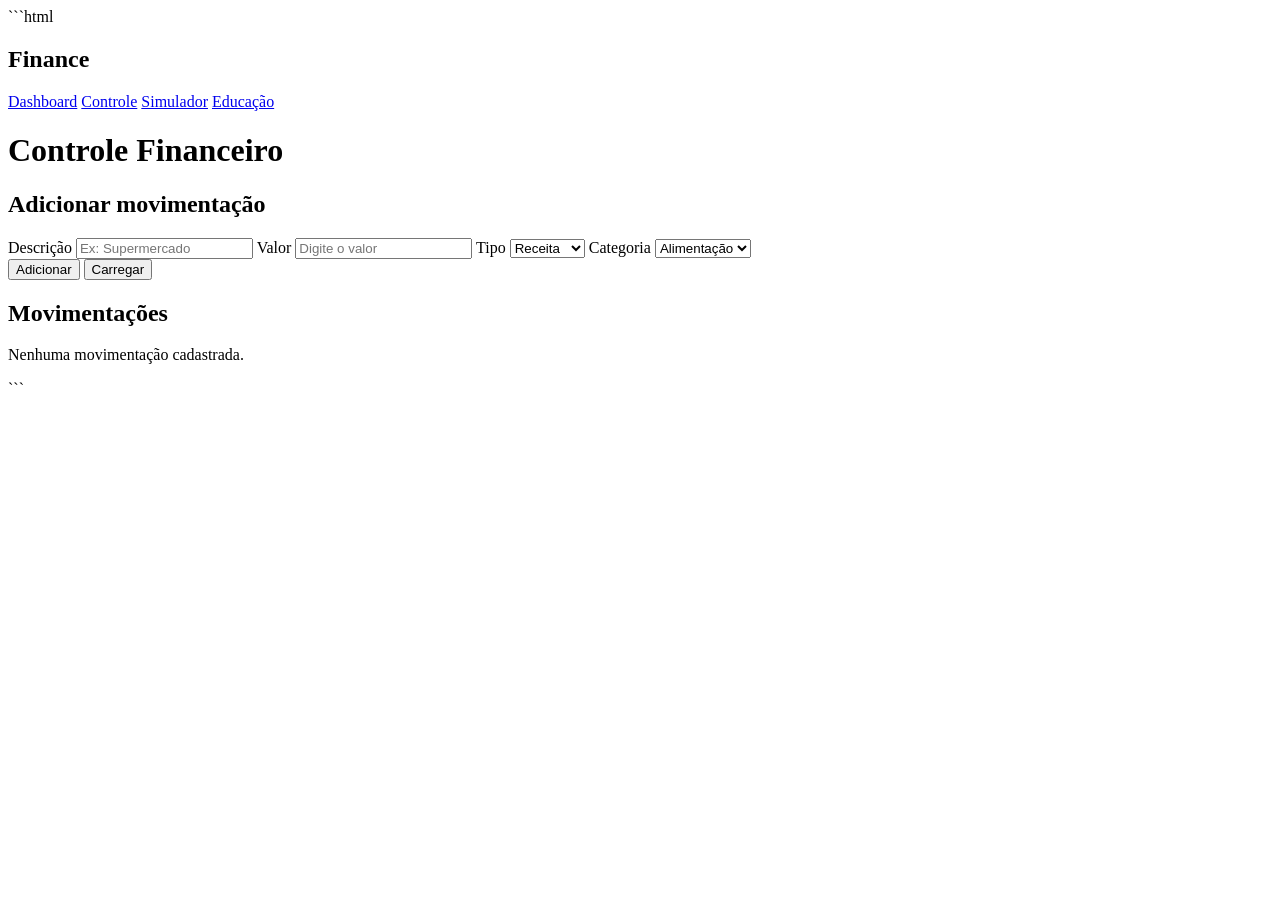
==== controle.html @ fb5d4753 "htmls para o side bar" ====
```html
<!DOCTYPE html>
<html lang="pt-br">
<head>
    <meta charset="UTF-8">
    <meta name="viewport" content="width=device-width, initial-scale=1.0">
    <title>Controle Financeiro</title>
    <link rel="stylesheet" href="style.css">
</head>

<body>

<div class="container">

    <!-- SIDEBAR -->

    <aside class="sidebar">

        <h2 class="logo">Finance</h2>

        <nav>
            <a href="index.html">Dashboard</a>
            <a href="controle.html">Controle</a>
            <a href="simulador.html">Simulador</a>
            <a href="educacao.html">Educação</a>
        </nav>

    </aside>

    <!-- MAIN -->

    <main class="main">

        <header class="header">
            <h1>Controle Financeiro</h1>
        </header>

        <!-- FORMULÁRIO -->

        <section class="form-section">

            <h2>Adicionar movimentação</h2>

            <div class="form">

                <label>Descrição</label>
                <input id="descricao" type="text" placeholder="Ex: Supermercado">

                <label>Valor</label>
                <input id="valor" type="number" placeholder="Digite o valor">

                <label>Tipo</label>
                <select id="tipo">
                    <option value="receita">Receita</option>
                    <option value="despesa">Despesa</option>
                </select>

                <label>Categoria</label>
                <select id="categoria">
                    <option value="alimentacao">Alimentação</option>
                    <option value="transporte">Transporte</option>
                    <option value="moradia">Moradia</option>
                    <option value="lazer">Lazer</option>
                    <option value="educacao">Educação</option>
                    <option value="outros">Outros</option>
                </select>

                <div class="buttons">

                    <button type="button" class="btn salvar" onclick="adicionarMovimentacao()">
                        Adicionar
                    </button>

                    <button type="button" class="btn carregar" onclick="carregarMovimentacoes()">
                        Carregar
                    </button>

                </div>

            </div>

        </section>

        <!-- LISTA -->

        <section class="form-section">

            <h2>Movimentações</h2>

            <div id="listaMovimentacoes">
                <p>Nenhuma movimentação cadastrada.</p>
            </div>

        </section>

    </main>

</div>

<script src="script.js"></script>

</body>
</html>
```
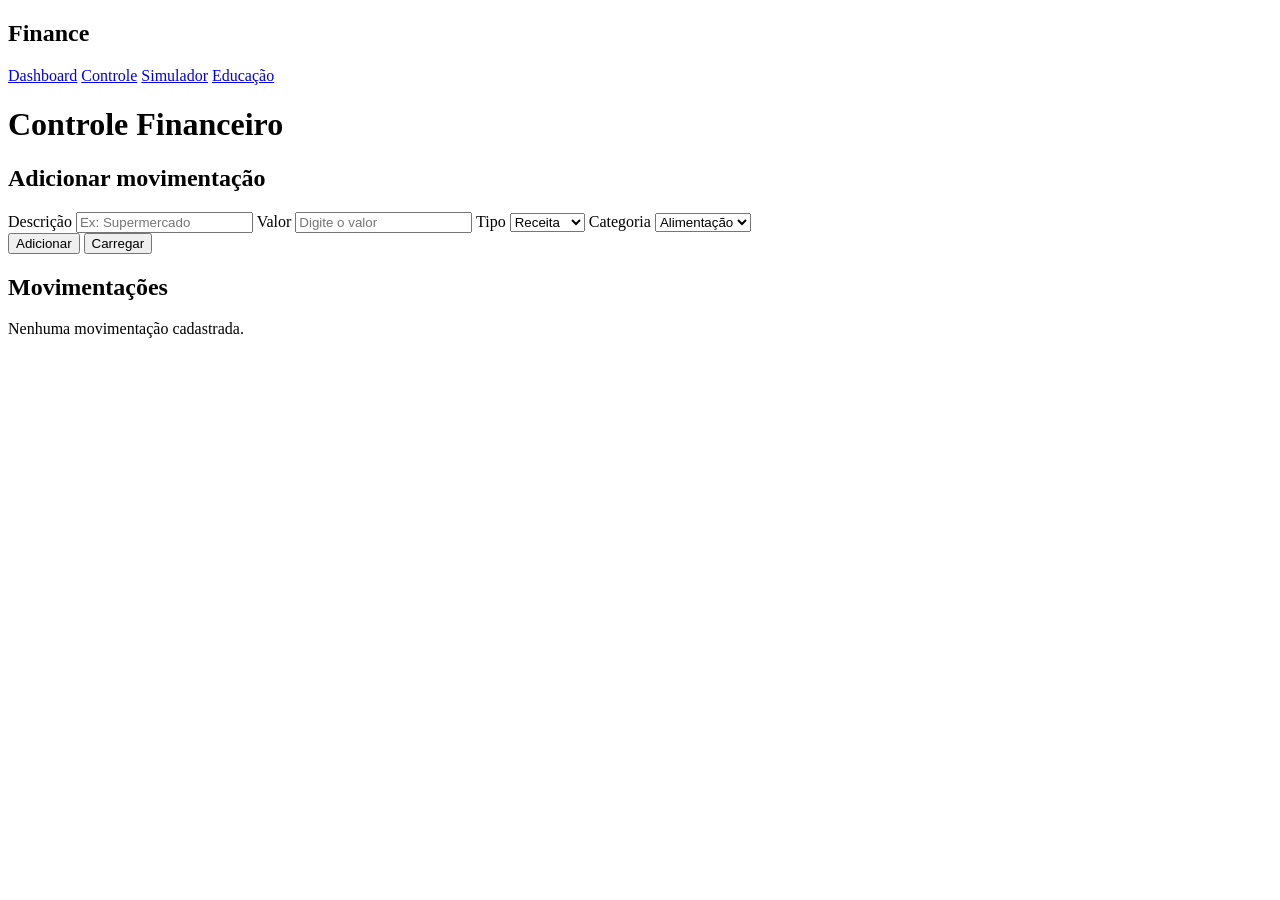
==== commit 1f6c03df: "formatação" ====
--- a/controle.html
+++ b/controle.html
@@ -1,4 +1,3 @@
-```html
 <!DOCTYPE html>
 <html lang="pt-br">
 <head>
@@ -12,7 +11,6 @@
 
 <div class="container">
 
-    <!-- SIDEBAR -->
 
     <aside class="sidebar">
 
@@ -27,15 +25,11 @@
 
     </aside>
 
-    <!-- MAIN -->
-
     <main class="main">
 
         <header class="header">
             <h1>Controle Financeiro</h1>
         </header>
-
-        <!-- FORMULÁRIO -->
 
         <section class="form-section">
 
@@ -81,8 +75,6 @@
 
         </section>
 
-        <!-- LISTA -->
-
         <section class="form-section">
 
             <h2>Movimentações</h2>
@@ -101,4 +93,3 @@
 
 </body>
 </html>
-```
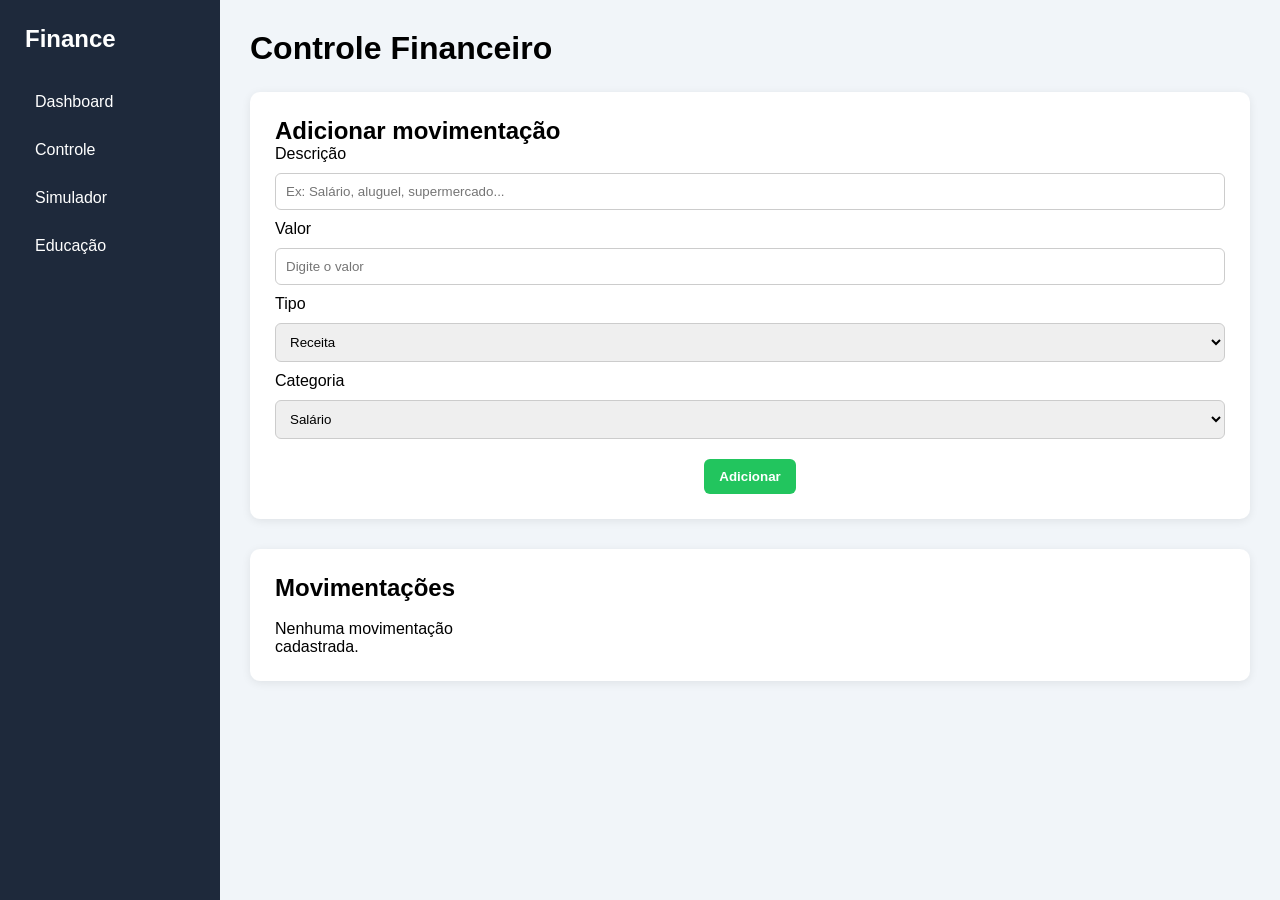
==== commit d2f7f17a: "criação de funções, local storage, definição de icones da guia, stylos do botão e formatação dos dad" ====
--- a/controle.html
+++ b/controle.html
@@ -1,16 +1,19 @@
 <!DOCTYPE html>
 <html lang="pt-br">
+
 <head>
     <meta charset="UTF-8">
     <meta name="viewport" content="width=device-width, initial-scale=1.0">
+
     <title>Controle Financeiro</title>
+
     <link rel="stylesheet" href="style.css">
+    <link rel="icon" href="data:image/svg+xml,<svg xmlns=%22http://www.w3.org/2000/svg%22 viewBox=%220 0 100 100%22><text y=%22.9em%22 font-size=%2290%22>💰</text></svg>">
 </head>
 
 <body>
 
 <div class="container">
-
 
     <aside class="sidebar">
 
@@ -37,36 +40,88 @@
 
             <div class="form">
 
-                <label>Descrição</label>
-                <input id="descricao" type="text" placeholder="Ex: Supermercado">
+                <label for="descricao">Descrição</label>
 
-                <label>Valor</label>
-                <input id="valor" type="number" placeholder="Digite o valor">
+                <input
+                    id="descricao"
+                    type="text"
+                    placeholder="Ex: Salário, aluguel, supermercado..."
+                >
 
-                <label>Tipo</label>
+
+                <label for="valor">Valor</label>
+
+                <input
+                    id="valor"
+                    type="number"
+                    step="0.01"
+                    min="0"
+                    placeholder="Digite o valor"
+                >
+
+
+                <label for="tipo">Tipo</label>
+
                 <select id="tipo">
-                    <option value="receita">Receita</option>
-                    <option value="despesa">Despesa</option>
+
+                    <option value="receita">
+                        Receita
+                    </option>
+
+                    <option value="despesa">
+                        Despesa
+                    </option>
+
                 </select>
 
-                <label>Categoria</label>
-                <select id="categoria">
-                    <option value="alimentacao">Alimentação</option>
-                    <option value="transporte">Transporte</option>
-                    <option value="moradia">Moradia</option>
-                    <option value="lazer">Lazer</option>
-                    <option value="educacao">Educação</option>
-                    <option value="outros">Outros</option>
+
+                <label for="categoria">Categoria</label>
+
+                <select id="categoria" class="form select">
+
+                    <option value="salario">
+                        Salário
+                    </option>
+
+                    <option value="alimentacao">
+                        Alimentação
+                    </option>
+
+                    <option value="moradia">
+                        Moradia
+                    </option>
+
+                    <option value="transporte">
+                        Transporte
+                    </option>
+
+                    <option value="lazer">
+                        Lazer
+                    </option>
+
+                    <option value="educacao">
+                        Educação
+                    </option>
+
+                    <option value="investimentos">
+                        Investimentos
+                    </option>
+
+                    <option value="outros">
+                        Outros
+                    </option>
+
                 </select>
 
-                <div class="buttons">
 
-                    <button type="button" class="btn salvar" onclick="adicionarMovimentacao()">
+                <div class="buttons center">
+
+                    <button
+                        type="button"
+                        class="btn salvar"
+                        onclick="adicionarMovimentacao()"
+                    >
                         Adicionar
-                    </button>
-
-                    <button type="button" class="btn carregar" onclick="carregarMovimentacoes()">
-                        Carregar
                     </button>
 
                 </div>
@@ -75,12 +130,17 @@
 
         </section>
 
+
         <section class="form-section">
 
             <h2>Movimentações</h2>
 
-            <div id="listaMovimentacoes">
+            <br>
+
+            <div class="lista-movimentacoes" id="listaMovimentacoes">
+                
                 <p>Nenhuma movimentação cadastrada.</p>
+
             </div>
 
         </section>
@@ -89,7 +149,10 @@
 
 </div>
 
+
 <script src="script.js"></script>
 
 </body>
+
 </html>
+
--- a/style.css
+++ b/style.css
@@ -0,0 +1,294 @@
+*{
+margin:0;
+padding:0;
+box-sizing:border-box;
+font-family:Arial, Helvetica, sans-serif;
+}
+
+body{
+background:#f1f5f9;
+}
+
+/* Layout */
+
+.container{
+display:flex;
+min-height:100vh;
+}
+
+/* Sidebar */
+
+.sidebar{
+width:220px;
+background:#1e293b;
+color:white;
+padding:25px;
+}
+
+.logo{
+margin-bottom:30px;
+}
+
+.sidebar nav a{
+display:block;
+color:white;
+text-decoration:none;
+padding:10px;
+margin-bottom:10px;
+border-radius:6px;
+}
+
+.sidebar nav a:hover{
+background:#334155;
+}
+
+/* Main */
+
+.main{
+flex:1;
+padding:30px;
+}
+
+/* Header */
+
+.header{
+margin-bottom:25px;
+}
+
+/* Cards */
+
+.cards{
+display:grid;
+grid-template-columns:repeat(auto-fit,minmax(180px,1fr));
+gap:20px;
+margin-bottom:30px;
+}
+
+.card{
+background:white;
+padding:20px;
+border-radius:10px;
+box-shadow:0 2px 10px rgba(0,0,0,0.08);
+}
+
+.card h3{
+font-size:14px;
+color:#555;
+}
+
+.card p{
+font-size:24px;
+font-weight:bold;
+margin-top:10px;
+}
+
+.destaque{
+border-left:5px solid #22c55e;
+}
+
+/* Form */
+
+.form-section{
+background:white;
+padding:25px;
+border-radius:10px;
+box-shadow:0 2px 10px rgba(0,0,0,0.08);
+margin-bottom:30px;
+}
+
+.form{
+display:flex;
+flex-direction:column;
+gap:10px;
+}
+
+.form input{
+padding:10px;
+border-radius:6px;
+border:1px solid #ccc;
+}
+
+.form select{
+padding:10px;
+border-radius:6px;
+border:1px solid #ccc;
+}
+
+.buttons{
+margin-top:10px;
+display:flex;
+gap:10px;
+}
+
+.buttons.center{
+    justify-content: center;
+}
+
+/* Botões e Inputs */
+
+.btn{
+padding:10px 15px;
+border:none;
+border-radius:6px;
+cursor:pointer;
+font-weight:bold;
+}
+
+.salvar{
+background:#22c55e;
+color:white;
+}
+
+.carregar{
+background:#3b82f6;
+color:white;
+}
+
+.exportar{
+background:#f59e0b;
+color:white;
+}
+
+.calcular {
+background:#ef4444;
+color:white;
+}
+
+.limpar {
+background:#f87171;
+color:white;
+}
+
+.aplicarFiltros {
+background:#3b82f6;
+color:white;
+
+}
+
+.scanner {
+    padding:10px;
+    border-radius:6px;
+    border:1px solid #ccc;
+}
+
+/* Charts */
+
+.charts{
+display:grid;
+grid-template-columns:repeat(auto-fit,minmax(300px,1fr));
+gap:20px;
+}
+
+.chart-box{
+background:white;
+padding:20px;
+border-radius:10px;
+box-shadow:0 2px 10px rgba(0,0,0,0.08);
+}
+
+.chart-placeholder{
+height:550px;
+display:flex;
+align-items:center;
+justify-content:center;
+background:#f8fafc;
+border-radius:6px;
+color:#888;
+margin-top:10px;
+}
+
+#listaMovimentacoes {
+    display: grid;
+    grid-template-columns: repeat(auto-fill, minmax(220px, 1fr));
+    gap: 20px;
+}
+
+.movimentacao {
+    padding: 15px;
+    border-radius: 10px;
+    background-color: #f5f5f5;
+}
+
+/* Texto */
+
+.texto_centralizado{
+    text-align: center;
+}
+
+/* Movimentação */
+.movimentacao {
+    position: relative;
+    padding: 20px;
+    border-radius: 14px;
+    background: #ffffff;
+    border: 1px solid #e5e5e5;
+    box-shadow: 0 4px 12px rgba(0, 0, 0, 0.06);
+    transition: transform 0.2s ease, box-shadow 0.2s ease;
+}
+
+.movimentacao:hover {
+    transform: translateY(-3px);
+    box-shadow: 0 7px 18px rgba(0, 0, 0, 0.10);
+}
+
+.movimentacao.receita {
+    border-top: 4px solid #2ecc71;
+}
+
+.movimentacao.despesa {
+    border-top: 4px solid #e74c3c;
+}
+
+.movimentacao h3 {
+    margin: 0 0 18px 0;
+    font-size: 20px;
+}
+
+.movimentacao .valor {
+    font-size: 22px;
+    font-weight: bold;
+}
+
+.movimentacao .valor_centralizado {
+    text-align: center;
+    font-size: 22px;
+    font-weight: bold;
+}
+
+.movimentacao.receita .valor {
+    color: #2ecc71;
+}
+.movimentacao.receita .valor_centralizado {
+    color: #2ecc71;
+}
+
+.movimentacao.despesa .valor_centralizado {
+    color: #e74c3c;
+}
+
+.movimentacao.despesa .valor {
+    color: #e74c3c;
+}
+/* Responsividade */
+@media (max-width: 768px) {
+    .container {
+        flex-direction: column;
+    }
+
+    .sidebar {
+        width: 100%;
+        padding: 15px;
+    }
+
+    .charts {
+        grid-template-columns: 1fr;
+    }
+
+    .chart-placeholder {
+        height: 300px;
+    }
+
+    .investimento {
+        height: 150px;
+    }
+}
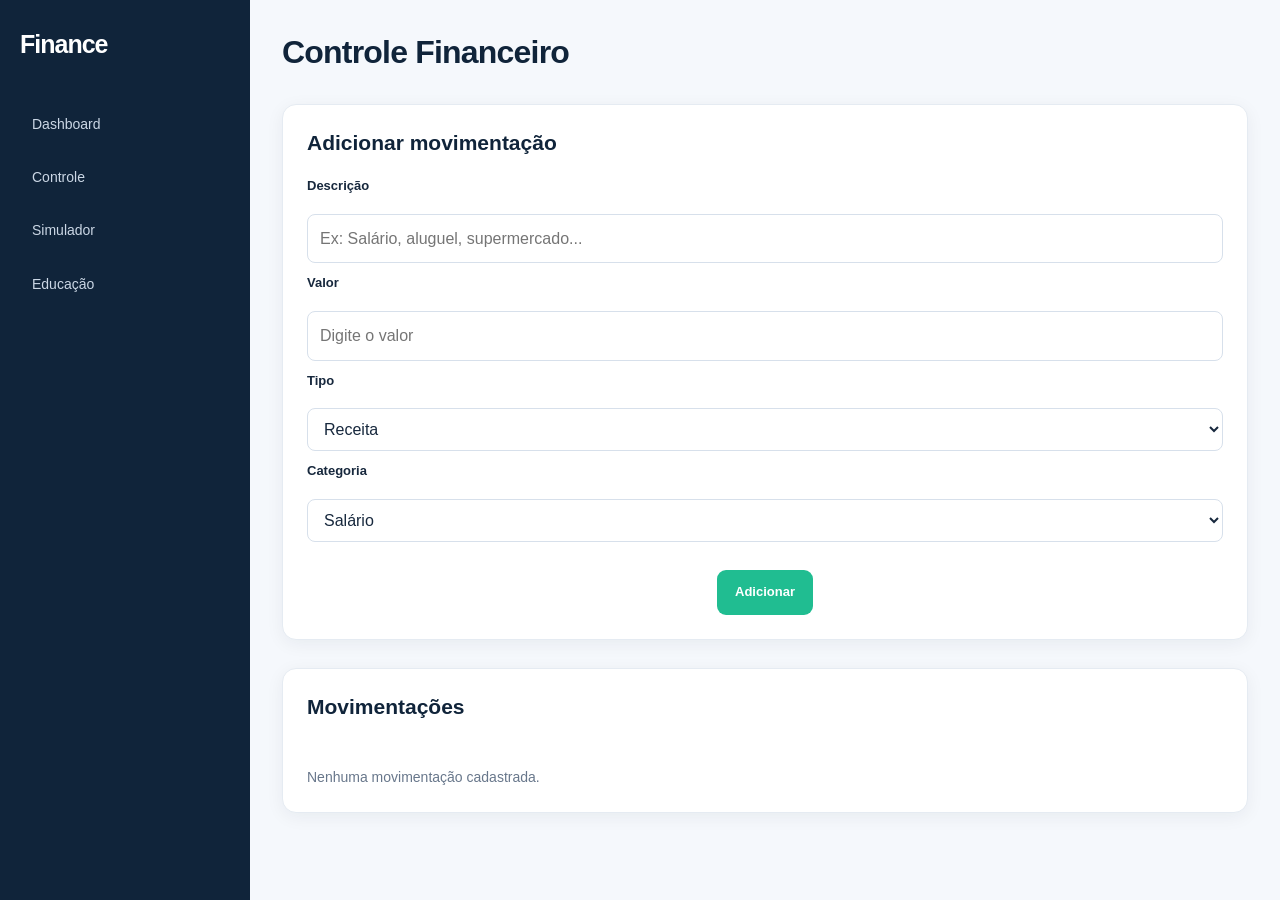
==== commit e5b22de7: "Perto da versão final" ====
--- a/controle.html
+++ b/controle.html
@@ -20,7 +20,7 @@
         <h2 class="logo">Finance</h2>
 
         <nav>
-            <a href="index.html">Dashboard</a>
+            <a href="dashboard.html">Dashboard</a>
             <a href="controle.html">Controle</a>
             <a href="simulador.html">Simulador</a>
             <a href="educacao.html">Educação</a>
@@ -79,35 +79,39 @@
 
                 <select id="categoria" class="form select">
 
-                    <option value="salario">
+                    <option value="Salário">
                         Salário
                     </option>
 
-                    <option value="alimentacao">
+                    <option value="Renda Extra">
+                        Renda Extra
+                    </option>
+
+                    <option value="Alimentação">
                         Alimentação
                     </option>
 
-                    <option value="moradia">
+                    <option value="Moradia">
                         Moradia
                     </option>
 
-                    <option value="transporte">
+                    <option value="Transporte">
                         Transporte
                     </option>
 
-                    <option value="lazer">
+                    <option value="Lazer">
                         Lazer
                     </option>
 
-                    <option value="educacao">
+                    <option value="Educação">
                         Educação
                     </option>
 
-                    <option value="investimentos">
+                    <option value="Investimentos">
                         Investimentos
                     </option>
 
-                    <option value="outros">
+                    <option value="Outros">
                         Outros
                     </option>
 
@@ -139,7 +143,9 @@
 
             <div class="lista-movimentacoes" id="listaMovimentacoes">
                 
-                <p>Nenhuma movimentação cadastrada.</p>
+                <p>
+                    Nenhuma movimentação cadastrada.
+                </p>
 
             </div>
 
--- a/style.css
+++ b/style.css
@@ -1,275 +1,1182 @@
-*{
-margin:0;
-padding:0;
-box-sizing:border-box;
-font-family:Arial, Helvetica, sans-serif;
-}
-
-body{
-background:#f1f5f9;
-}
-
-/* Layout */
-
-.container{
-display:flex;
-min-height:100vh;
-}
-
-/* Sidebar */
-
-.sidebar{
-width:220px;
-background:#1e293b;
-color:white;
-padding:25px;
-}
-
-.logo{
-margin-bottom:30px;
-}
-
-.sidebar nav a{
-display:block;
-color:white;
-text-decoration:none;
-padding:10px;
-margin-bottom:10px;
-border-radius:6px;
-}
-
-.sidebar nav a:hover{
-background:#334155;
-}
-
-/* Main */
-
-.main{
-flex:1;
-padding:30px;
-}
-
-/* Header */
-
-.header{
-margin-bottom:25px;
-}
-
-/* Cards */
-
-.cards{
-display:grid;
-grid-template-columns:repeat(auto-fit,minmax(180px,1fr));
-gap:20px;
-margin-bottom:30px;
-}
-
-.card{
-background:white;
-padding:20px;
-border-radius:10px;
-box-shadow:0 2px 10px rgba(0,0,0,0.08);
-}
-
-.card h3{
-font-size:14px;
-color:#555;
-}
-
-.card p{
-font-size:24px;
-font-weight:bold;
-margin-top:10px;
-}
-
-.destaque{
-border-left:5px solid #22c55e;
-}
-
-/* Form */
-
-.form-section{
-background:white;
-padding:25px;
-border-radius:10px;
-box-shadow:0 2px 10px rgba(0,0,0,0.08);
-margin-bottom:30px;
-}
-
-.form{
-display:flex;
-flex-direction:column;
-gap:10px;
-}
-
-.form input{
-padding:10px;
-border-radius:6px;
-border:1px solid #ccc;
-}
-
-.form select{
-padding:10px;
-border-radius:6px;
-border:1px solid #ccc;
-}
-
-.buttons{
-margin-top:10px;
-display:flex;
-gap:10px;
-}
-
-.buttons.center{
+
+/* ========================================
+   FINANCE — IDENTIDADE VISUAL
+======================================== */
+
+:root {
+    --navy: #10243a;
+    --navy-light: #193650;
+    --green: #20bd91;
+    --green-dark: #078768;
+    --blue: #1048b7;
+    --blue-light: #e7efff;
+    --red: #dc4c56;
+    --orange: #f59e0b;
+
+    --background: #f5f8fc;
+    --surface: #ffffff;
+    --text: #17283d;
+    --muted: #68778b;
+    --border: #e5ebf2;
+
+    --radius: 14px;
+    --shadow: 0 4px 18px rgba(16, 36, 58, 0.06);
+    --shadow-hover: 0 12px 28px rgba(16, 36, 58, 0.10);
+}
+
+/* ========================================
+   RESET E CONFIGURAÇÕES GERAIS
+======================================== */
+
+* {
+    margin: 0;
+    padding: 0;
+    box-sizing: border-box;
+}
+
+html {
+    scroll-behavior: smooth;
+}
+
+body {
+    font-family: Inter, "Segoe UI", Arial, sans-serif;
+    background: var(--background);
+    color: var(--text);
+    line-height: 1.6;
+}
+
+a {
+    color: inherit;
+    text-decoration: none;
+}
+
+button,
+input,
+select,
+textarea {
+    font: inherit;
+}
+
+button {
+    cursor: pointer;
+}
+
+img,
+canvas {
+    max-width: 100%;
+}
+
+h1,
+h2,
+h3,
+h4 {
+    line-height: 1.3;
+    color: var(--navy);
+}
+
+p {
+    overflow-wrap: break-word;
+}
+
+/* ========================================
+   LAYOUT DAS PÁGINAS INTERNAS
+======================================== */
+
+.container {
+    display: flex;
+    min-height: 100vh;
+}
+
+.main {
+    flex: 1;
+    min-width: 0;
+    padding: 32px;
+}
+
+.header {
+    display: flex;
+    align-items: center;
+    justify-content: space-between;
+    gap: 20px;
+    flex-wrap: wrap;
+    margin-bottom: 30px;
+}
+
+.header h1 {
+    font-size: clamp(25px, 3vw, 32px);
+    letter-spacing: -0.8px;
+}
+
+.header p,
+.subtitle {
+    color: var(--muted);
+    margin-top: 5px;
+}
+
+.eyebrow {
+    font-size: 11px;
+    font-weight: 800;
+    letter-spacing: 1px;
+    color: var(--green-dark);
+    margin-bottom: 8px;
+}
+
+/* ========================================
+   BARRA LATERAL
+======================================== */
+
+.sidebar {
+    width: 250px;
+    flex-shrink: 0;
+    background: var(--navy);
+    color: white;
+    padding: 28px 20px;
+    display: flex;
+    flex-direction: column;
+}
+
+.sidebar .logo {
+    display: inline-flex;
+    align-items: center;
+    gap: 10px;
+    margin-bottom: 40px;
+    color: white;
+    font-size: 25px;
+    font-weight: 800;
+    letter-spacing: -1px;
+}
+
+.logo-dot {
+    color: var(--green);
+}
+
+.logo-icon {
+    display: inline-flex;
+    align-items: end;
+    gap: 3px;
+    height: 27px;
+}
+
+.logo-icon span {
+    display: block;
+    width: 7px;
+    border-radius: 3px 3px 1px 1px;
+    background: var(--green);
+}
+
+.logo-icon span:nth-child(1) {
+    height: 11px;
+}
+
+.logo-icon span:nth-child(2) {
+    height: 19px;
+}
+
+.logo-icon span:nth-child(3) {
+    height: 27px;
+}
+
+.nav-label {
+    color: #91a5bb;
+    font-size: 10px;
+    font-weight: 800;
+    letter-spacing: 1px;
+    margin: 0 0 14px 10px;
+}
+
+.sidebar nav,
+.navigation {
+    display: flex;
+    flex-direction: column;
+    gap: 7px;
+}
+
+.sidebar nav a,
+.navigation a {
+    display: flex;
+    align-items: center;
+    gap: 12px;
+    padding: 12px;
+    color: #cbd7e5;
+    border-radius: 9px;
+    font-size: 14px;
+    transition: background 0.2s, color 0.2s;
+}
+
+.sidebar nav a:hover,
+.navigation a:hover {
+    background: var(--navy-light);
+    color: white;
+}
+
+.sidebar nav a.active,
+.navigation a.active {
+    background: #24435f;
+    color: white;
+    box-shadow: inset 3px 0 var(--green);
+}
+
+.nav-icon {
+    width: 22px;
+    text-align: center;
+    font-size: 18px;
+}
+
+.sidebar-footer {
+    display: flex;
+    align-items: center;
+    gap: 9px;
+    margin-top: auto;
+    padding: 20px 5px 0;
+    color: #b5c6d8;
+    font-size: 11px;
+}
+
+.status-dot {
+    width: 8px;
+    height: 8px;
+    background: var(--green);
+    border-radius: 50%;
+}
+
+/* ========================================
+   BOTÕES
+======================================== */
+
+.btn {
+    display: inline-flex;
     justify-content: center;
-}
-
-/* Botões e Inputs */
-
-.btn{
-padding:10px 15px;
-border:none;
-border-radius:6px;
-cursor:pointer;
-font-weight:bold;
-}
-
-.salvar{
-background:#22c55e;
-color:white;
-}
-
-.carregar{
-background:#3b82f6;
-color:white;
-}
-
-.exportar{
-background:#f59e0b;
-color:white;
+    align-items: center;
+    gap: 8px;
+    padding: 11px 17px;
+    border: 1px solid transparent;
+    border-radius: 9px;
+    font-size: 13px;
+    font-weight: 700;
+    text-align: center;
+    transition: background 0.2s, transform 0.2s;
+}
+
+.btn:hover {
+    transform: translateY(-2px);
+}
+
+.salvar {
+    background: var(--green);
+    color: white;
+}
+
+.salvar:hover {
+    background: var(--green-dark);
+}
+
+.carregar {
+    background: var(--blue);
+    color: white;
+}
+
+.exportar {
+    background: var(--navy);
+    color: white;
+}
+
+.exportar:hover {
+    background: var(--navy-light);
 }
 
 .calcular {
-background:#ef4444;
-color:white;
+    background: #dc4c56;
+    color: white;
 }
 
 .limpar {
-background:#f87171;
-color:white;
+    background: #fce7e9;
+    color: #b4232e;
 }
 
 .aplicarFiltros {
-background:#3b82f6;
-color:white;
-
+    background: var(--blue);
+    color: white;
 }
 
 .scanner {
-    padding:10px;
-    border-radius:6px;
-    border:1px solid #ccc;
-}
-
-/* Charts */
-
-.charts{
-display:grid;
-grid-template-columns:repeat(auto-fit,minmax(300px,1fr));
-gap:20px;
-}
-
-.chart-box{
-background:white;
-padding:20px;
-border-radius:10px;
-box-shadow:0 2px 10px rgba(0,0,0,0.08);
-}
-
-.chart-placeholder{
-height:550px;
-display:flex;
-align-items:center;
-justify-content:center;
-background:#f8fafc;
-border-radius:6px;
-color:#888;
-margin-top:10px;
-}
-
-#listaMovimentacoes {
+    padding: 11px;
+    border: 1px solid var(--border);
+    border-radius: 9px;
+}
+
+.buttons {
+    display: flex;
+    flex-wrap: wrap;
+    gap: 10px;
+    margin-top: 18px;
+}
+
+.buttons.center {
+    justify-content: center;
+}
+
+/* ========================================
+   CARDS FINANCEIROS
+======================================== */
+
+.cards {
+    display: grid;
+    grid-template-columns: repeat(4, minmax(0, 1fr));
+    gap: 18px;
+    margin-bottom: 32px;
+}
+
+.card {
+    min-width: 0;
+    padding: 23px;
+    background: var(--surface);
+    border: 1px solid var(--border);
+    border-radius: var(--radius);
+    box-shadow: var(--shadow);
+    transition: transform 0.2s, box-shadow 0.2s;
+}
+
+.card:hover {
+    transform: translateY(-3px);
+    box-shadow: var(--shadow-hover);
+}
+
+.card h3 {
+    color: var(--muted);
+    font-size: 13px;
+    font-weight: 600;
+}
+
+.card p {
+    margin-top: 12px;
+    font-size: clamp(20px, 2vw, 28px);
+    font-weight: 800;
+    overflow-wrap: anywhere;
+}
+
+.card small {
+    display: block;
+    color: var(--muted);
+    margin-top: 8px;
+    font-size: 11px;
+}
+
+.card-heading {
+    display: flex;
+    justify-content: space-between;
+    align-items: center;
+    gap: 10px;
+    color: var(--muted);
+    font-size: 13px;
+}
+
+.metric-icon {
+    display: grid;
+    place-items: center;
+    width: 34px;
+    height: 34px;
+    flex-shrink: 0;
+    border-radius: 10px;
+    font-size: 18px;
+    font-weight: 700;
+}
+
+.metric-icon.income {
+    background: #e0f8ed;
+    color: var(--green-dark);
+}
+
+.metric-icon.expense {
+    background: #fce7e9;
+    color: var(--red);
+}
+
+.metric-icon.balance {
+    background: var(--blue-light);
+    color: var(--blue);
+}
+
+.metric-icon.investment {
+    background: #eee7ff;
+    color: #7651d5;
+}
+
+.destaque {
+    border-top: 3px solid var(--green);
+}
+
+/* ========================================
+   FORMULÁRIOS E FILTROS
+======================================== */
+
+.form-section,
+.filters-panel {
+    background: var(--surface);
+    padding: 24px;
+    border: 1px solid var(--border);
+    border-radius: var(--radius);
+    box-shadow: var(--shadow);
+    margin-bottom: 28px;
+}
+
+.form-section h2 {
+    font-size: 21px;
+    margin-bottom: 20px;
+}
+
+.form {
+    display: flex;
+    flex-direction: column;
+    gap: 10px;
+}
+
+.form label,
+.form-section label,
+.filter-field label {
+    display: block;
+    margin-bottom: 7px;
+    color: var(--text);
+    font-size: 13px;
+    font-weight: 700;
+}
+
+.form input,
+.form select,
+.form textarea,
+.form-section input,
+.form-section select,
+.form-section textarea,
+.filter-field select,
+.scanner,
+input,
+select,
+textarea {
+    max-width: 100%;
+}
+
+.form input,
+.form select,
+.form textarea,
+.form-section input,
+.form-section select,
+.form-section textarea,
+.filter-field select {
+    width: 100%;
+    padding: 11px 12px;
+    color: var(--text);
+    background: white;
+    border: 1px solid #d7e0eb;
+    border-radius: 8px;
+    outline: none;
+}
+
+input:focus,
+select:focus,
+textarea:focus {
+    border-color: var(--green);
+    box-shadow: 0 0 0 3px #20bd911c;
+}
+
+.filters-panel {
+    display: grid;
+    grid-template-columns: minmax(0, 1fr) minmax(0, 1fr) auto;
+    align-items: end;
+    gap: 16px;
+}
+
+.filter-field {
+    min-width: 0;
+}
+
+.filter-actions {
+    display: flex;
+    flex-wrap: wrap;
+    gap: 8px;
+}
+
+.filter-actions .btn {
+    white-space: nowrap;
+}
+
+/* ========================================
+   SEÇÕES E GRÁFICOS
+======================================== */
+
+.section {
+    margin-bottom: 32px;
+}
+
+.section-header {
+    display: flex;
+    justify-content: space-between;
+    align-items: center;
+    gap: 15px;
+    flex-wrap: wrap;
+    margin-bottom: 20px;
+}
+
+.section-header h2 {
+    font-size: 22px;
+}
+
+.section-header p {
+    color: var(--muted);
+    font-size: 13px;
+    margin-top: 5px;
+}
+
+.text-link {
+    color: var(--green-dark);
+    font-size: 13px;
+    font-weight: 700;
+}
+
+.charts {
+    display: grid;
+    grid-template-columns: repeat(2, minmax(0, 1fr));
+    gap: 20px;
+    margin-bottom: 28px;
+    align-items: stretch;
+}
+
+.chart-box {
+    min-width: 0;
+    padding: 23px;
+    background: var(--surface);
+    border: 1px solid var(--border);
+    border-radius: var(--radius);
+    box-shadow: var(--shadow);
+}
+
+.chart-box h3 {
+    font-size: 16px;
+}
+
+.chart-header {
+    display: flex;
+    justify-content: space-between;
+    align-items: center;
+    gap: 12px;
+}
+
+.chart-header p {
+    color: var(--muted);
+    font-size: 12px;
+    margin-top: 5px;
+}
+
+/* Área interna dos gráficos */
+.chart-placeholder {
+    position: relative;
+    width: 100%;
+    height: 320px;
+    margin-top: 18px;
+    color: var(--muted);
+    background: #fbfcfe;
+    border-radius: 10px;
+}
+
+/* Canvas ocupa a área disponível */
+.chart-placeholder canvas {
+    display: block;
+    width: 100% !important;
+    height: 100% !important;
+}
+
+/* Terceiro gráfico: largura total */
+.chart-wide {
+    grid-column: 1 / -1;
+    width: 100%;
+}
+
+.chart-wide .chart-placeholder {
+    height: 380px;
+}
+
+/* Compatibilidade com gráficos antigos */
+
+.chart-box > canvas {
+    max-width: 100%;
+}
+
+/* ========================================
+   LISTA DE MOVIMENTAÇÕES
+======================================== */
+
+#listaMovimentacoes,
+#ultimasMovimentacoes,
+.lista-movimentacoes {
     display: grid;
     grid-template-columns: repeat(auto-fill, minmax(220px, 1fr));
-    gap: 20px;
-}
-
-.movimentacao {
-    padding: 15px;
-    border-radius: 10px;
-    background-color: #f5f5f5;
-}
-
-/* Texto */
-
-.texto_centralizado{
-    text-align: center;
-}
-
-/* Movimentação */
+    gap: 16px;
+    min-width: 0;
+}
+
+#ultimasMovimentacoes > p,
+#listaMovimentacoes > p,
+.lista-movimentacoes > p {
+    color: var(--muted);
+    font-size: 14px;
+}
+
 .movimentacao {
     position: relative;
+    min-width: 0;
     padding: 20px;
-    border-radius: 14px;
-    background: #ffffff;
-    border: 1px solid #e5e5e5;
-    box-shadow: 0 4px 12px rgba(0, 0, 0, 0.06);
-    transition: transform 0.2s ease, box-shadow 0.2s ease;
+    background: white;
+    border: 1px solid var(--border);
+    border-radius: 12px;
+    box-shadow: var(--shadow);
+    transition: transform 0.2s, box-shadow 0.2s;
 }
 
 .movimentacao:hover {
     transform: translateY(-3px);
-    box-shadow: 0 7px 18px rgba(0, 0, 0, 0.10);
+    box-shadow: var(--shadow-hover);
 }
 
 .movimentacao.receita {
-    border-top: 4px solid #2ecc71;
+    border-top: 4px solid var(--green);
 }
 
 .movimentacao.despesa {
-    border-top: 4px solid #e74c3c;
+    border-top: 4px solid var(--red);
 }
 
 .movimentacao h3 {
-    margin: 0 0 18px 0;
-    font-size: 20px;
-}
-
-.movimentacao .valor {
-    font-size: 22px;
-    font-weight: bold;
+    margin-bottom: 14px;
+    font-size: 17px;
+}
+
+.movimentacao .valor,
+.movimentacao .valor_centralizado {
+    font-size: 21px;
+    font-weight: 800;
+    overflow-wrap: anywhere;
 }
 
 .movimentacao .valor_centralizado {
     text-align: center;
-    font-size: 22px;
-    font-weight: bold;
-}
-
-.movimentacao.receita .valor {
-    color: #2ecc71;
-}
+}
+
+.movimentacao.receita .valor,
 .movimentacao.receita .valor_centralizado {
-    color: #2ecc71;
-}
-
+    color: var(--green-dark);
+}
+
+.movimentacao.despesa .valor,
 .movimentacao.despesa .valor_centralizado {
-    color: #e74c3c;
-}
-
-.movimentacao.despesa .valor {
-    color: #e74c3c;
-}
-/* Responsividade */
+    color: var(--red);
+}
+
+/* ========================================
+   PÁGINA INICIAL — NAVEGAÇÃO
+======================================== */
+
+.navbar {
+    display: flex;
+    justify-content: space-between;
+    align-items: center;
+    gap: 24px;
+    padding: 16px 6%;
+    background: var(--navy);
+    color: white;
+}
+
+.navbar .logo {
+    display: inline-flex;
+    align-items: center;
+    gap: 10px;
+    color: white;
+    font-size: 25px;
+    font-weight: 800;
+    letter-spacing: -1px;
+}
+
+.nav-links {
+    display: flex;
+    align-items: center;
+    gap: 30px;
+}
+
+.nav-links a {
+    color: #d7e1ed;
+    font-size: 14px;
+    transition: color 0.2s;
+}
+
+.nav-links a:hover {
+    color: var(--green);
+}
+
+.btn-primary {
+    background: var(--blue);
+    color: white;
+    box-shadow: 0 7px 18px #1048b722;
+}
+
+.btn-primary:hover {
+    background: #0b3c9e;
+}
+
+.btn-outline {
+    background: transparent;
+    color: var(--navy);
+    border-color: #cbd7e5;
+}
+
+.btn-outline:hover {
+    background: white;
+}
+
+/* ========================================
+   PÁGINA INICIAL — APRESENTAÇÃO
+======================================== */
+
+.hero {
+    display: grid;
+    grid-template-columns: minmax(0, 1fr) minmax(0, 1.05fr);
+    align-items: center;
+    gap: 55px;
+    padding: 80px 7%;
+    background:
+        radial-gradient(circle at 88% 30%, #d7f5ec 0, transparent 27%),
+        linear-gradient(135deg, #f1f7ff, #ffffff);
+    overflow: hidden;
+}
+
+.hero-content {
+    min-width: 0;
+}
+
+.hero .eyebrow,
+.section-heading .eyebrow {
+    display: inline-flex;
+    align-items: center;
+    gap: 9px;
+    padding: 7px 13px;
+    border-radius: 30px;
+    background: #e4f7f0;
+    color: var(--green-dark);
+    font-size: 11px;
+    font-weight: 800;
+    letter-spacing: 1px;
+}
+
+.hero .eyebrow::before,
+.section-heading .eyebrow::before {
+    content: "";
+    width: 8px;
+    height: 8px;
+    border-radius: 50%;
+    background: var(--green);
+}
+
+.hero h1 {
+    margin-bottom: 22px;
+    font-size: clamp(36px, 4.2vw, 57px);
+    line-height: 1.12;
+    letter-spacing: -2px;
+}
+
+.hero h1 span {
+    color: var(--green-dark);
+}
+
+.hero-description {
+    max-width: 540px;
+    margin-bottom: 30px;
+    color: var(--muted);
+    font-size: 17px;
+}
+
+.hero-actions {
+    display: flex;
+    flex-wrap: wrap;
+    gap: 13px;
+}
+
+.hero-note {
+    margin-top: 20px;
+    color: var(--muted);
+    font-size: 12px;
+}
+
+/* ========================================
+   PÁGINA INICIAL — PRÉVIA DO DASHBOARD
+======================================== */
+
+.preview {
+    min-width: 0;
+    padding: 22px;
+    background: white;
+    border: 1px solid var(--border);
+    border-radius: 20px;
+    box-shadow: 0 20px 55px #203c5915;
+    transform: rotate(1deg);
+}
+
+.preview-header {
+    display: flex;
+    justify-content: space-between;
+    align-items: center;
+    gap: 12px;
+    margin-bottom: 24px;
+}
+
+.preview-header h2 {
+    font-size: 19px;
+}
+
+.preview-header p {
+    color: var(--muted);
+    font-size: 12px;
+}
+
+.preview-badge {
+    padding: 6px 10px;
+    border-radius: 8px;
+    background: #e4f7f0;
+    color: var(--green-dark);
+    font-size: 11px;
+    font-weight: 700;
+}
+
+.preview-metrics {
+    display: grid;
+    grid-template-columns: repeat(3, minmax(0, 1fr));
+    gap: 10px;
+}
+
+.preview-metric {
+    min-width: 0;
+    padding: 13px 10px;
+    border: 1px solid var(--border);
+    border-radius: 12px;
+}
+
+.preview-metric small {
+    display: block;
+    color: var(--muted);
+    font-size: 11px;
+}
+
+.preview-metric strong {
+    display: block;
+    margin-top: 5px;
+    font-size: clamp(12px, 1.2vw, 17px);
+    overflow-wrap: anywhere;
+}
+
+.positive {
+    color: var(--green-dark);
+}
+
+.negative {
+    color: var(--red);
+}
+
+.preview-chart {
+    padding: 18px;
+    margin-top: 16px;
+    border: 1px solid var(--border);
+    border-radius: 12px;
+}
+
+.preview-chart h3 {
+    margin-bottom: 20px;
+    font-size: 13px;
+}
+
+.bar-chart {
+    height: 115px;
+    display: flex;
+    align-items: end;
+    justify-content: space-around;
+    gap: 10px;
+    border-bottom: 1px solid var(--border);
+    background: repeating-linear-gradient(
+        to bottom,
+        transparent 0,
+        transparent 28px,
+        #edf1f6 29px
+    );
+}
+
+.bar-group {
+    display: flex;
+    align-items: end;
+    gap: 4px;
+    height: 100%;
+}
+
+.bar {
+    width: 12px;
+    border-radius: 4px 4px 0 0;
+}
+
+.bar-income {
+    background: var(--green);
+}
+
+.bar-expense {
+    background: #f18b91;
+}
+
+.chart-legend {
+    display: flex;
+    justify-content: center;
+    gap: 20px;
+    margin-top: 13px;
+    color: var(--muted);
+    font-size: 11px;
+}
+
+.legend-dot {
+    display: inline-block;
+    width: 8px;
+    height: 8px;
+    margin-right: 5px;
+    border-radius: 3px;
+}
+
+/* ========================================
+   PÁGINA INICIAL — RECURSOS
+======================================== */
+
+.resources {
+    padding: 80px 7%;
+    background: white;
+}
+
+.section-heading {
+    max-width: 680px;
+    margin: 0 auto 42px;
+    text-align: center;
+}
+
+.section-heading .eyebrow {
+    margin-bottom: 13px;
+}
+
+.section-heading h2 {
+    margin-bottom: 12px;
+    font-size: clamp(27px, 3vw, 36px);
+    line-height: 1.2;
+    letter-spacing: -1px;
+}
+
+.section-heading p {
+    color: var(--muted);
+}
+
+.resource-grid {
+    display: grid;
+    grid-template-columns: repeat(4, minmax(0, 1fr));
+    gap: 20px;
+}
+
+.resource-card {
+    min-width: 0;
+    padding: 25px;
+    background: white;
+    border: 1px solid var(--border);
+    border-radius: 16px;
+    transition: transform 0.2s, box-shadow 0.2s;
+}
+
+.resource-card:hover {
+    transform: translateY(-5px);
+    box-shadow: var(--shadow-hover);
+}
+
+.resource-icon {
+    display: grid;
+    place-items: center;
+    width: 48px;
+    height: 48px;
+    margin-bottom: 20px;
+    border-radius: 13px;
+    background: var(--blue-light);
+    color: var(--blue);
+    font-size: 24px;
+}
+
+.resource-card:nth-child(2) .resource-icon {
+    background: #e0f8ed;
+    color: var(--green-dark);
+}
+
+.resource-card:nth-child(3) .resource-icon {
+    background: #eee7ff;
+    color: #7651d5;
+}
+
+.resource-card:nth-child(4) .resource-icon {
+    background: #fff0dc;
+    color: #c77a18;
+}
+
+.resource-card h3 {
+    margin-bottom: 10px;
+    font-size: 18px;
+}
+
+.resource-card p {
+    margin-bottom: 22px;
+    color: var(--muted);
+    font-size: 14px;
+}
+
+.resource-link {
+    color: var(--green-dark);
+    font-size: 13px;
+    font-weight: 700;
+}
+
+.resource-link:hover {
+    text-decoration: underline;
+}
+
+/* ========================================
+   PÁGINA INICIAL — CHAMADA FINAL
+======================================== */
+
+.closing {
+    display: flex;
+    justify-content: space-between;
+    align-items: center;
+    gap: 24px;
+    margin: 0 7% 70px;
+    padding: 32px 38px;
+    border-radius: 18px;
+    background: linear-gradient(115deg, #e1f8ee, #f1faf6);
+}
+
+.closing h2 {
+    margin-bottom: 6px;
+    font-size: 23px;
+}
+
+.closing p {
+    color: var(--muted);
+    font-size: 14px;
+}
+
+.closing-actions {
+    flex-shrink: 0;
+    text-align: center;
+}
+
+.closing-actions small {
+    display: block;
+    margin-top: 10px;
+    color: var(--muted);
+    font-size: 11px;
+}
+
+/* ========================================
+   RODAPÉ
+======================================== */
+
+footer,
+.footer {
+    display: flex;
+    justify-content: space-between;
+    align-items: center;
+    flex-wrap: wrap;
+    gap: 18px;
+    padding: 28px 7%;
+    color: var(--muted);
+    font-size: 12px;
+}
+
+footer {
+    background: var(--navy);
+    color: #b8c7d8;
+}
+
+footer .logo {
+    color: white;
+    font-size: 19px;
+}
+
+footer p {
+    color: inherit;
+}
+
+/* ========================================
+   CLASSES AUXILIARES
+======================================== */
+
+.texto_centralizado {
+    text-align: center;
+}
+
+.investimento {
+    min-height: 150px;
+}
+
+[hidden] {
+    display: none !important;
+}
+
+/* ========================================
+   RESPONSIVIDADE
+======================================== */
+
+@media (max-width: 1200px) {
+    .sidebar {
+        width: 220px;
+    }
+
+    .main {
+        padding: 24px;
+    }
+
+    .cards {
+        grid-template-columns: repeat(2, minmax(0, 1fr));
+    }
+
+    .resource-grid {
+        grid-template-columns: repeat(2, minmax(0, 1fr));
+    }
+
+    .filters-panel {
+        grid-template-columns: repeat(2, minmax(0, 1fr));
+    }
+
+    .filter-actions {
+        grid-column: 1 / -1;
+    }
+}
+
+@media (max-width: 900px) {
+    .hero {
+        grid-template-columns: 1fr;
+        gap: 40px;
+        padding: 60px 6%;
+    }
+
+    .preview {
+        transform: none;
+    }
+
+    .charts {
+        grid-template-columns: 1fr;
+    }
+
+    .chart-wide {
+        grid-column: auto;
+    }
+
+    .closing {
+        margin-right: 6%;
+        margin-left: 6%;
+    }
+}
+
 @media (max-width: 768px) {
     .container {
         flex-direction: column;
@@ -277,18 +1184,330 @@
 
     .sidebar {
         width: 100%;
-        padding: 15px;
-    }
-
-    .charts {
-        grid-template-columns: 1fr;
+        padding: 18px;
+    }
+
+    .sidebar .logo {
+        margin-bottom: 20px;
+    }
+
+    .sidebar nav,
+    .navigation {
+        flex-direction: row;
+        flex-wrap: wrap;
+    }
+
+    .sidebar nav a,
+    .navigation a {
+        flex: 1 1 auto;
+        justify-content: center;
+        font-size: 12px;
+    }
+
+    .nav-label,
+    .sidebar-footer {
+        display: none;
+    }
+
+    .main {
+        padding: 20px;
     }
 
     .chart-placeholder {
         height: 300px;
     }
 
-    .investimento {
-        height: 150px;
-    }
+    .chart-wide .chart-placeholder {
+        height: 300px;
+    }
+
+    .navbar {
+        padding: 16px 5%;
+        flex-wrap: wrap;
+    }
+
+    .nav-links {
+        order: 3;
+        width: 100%;
+        justify-content: space-between;
+        gap: 10px;
+    }
+
+    .nav-links a {
+        font-size: 12px;
+    }
+
+    .navbar > .btn {
+        font-size: 12px;
+        padding: 9px 11px;
+    }
+
+    .resources {
+        padding: 60px 6%;
+    }
+}
+
+@media (max-width: 520px) {
+    .cards {
+        grid-template-columns: 1fr;
+    }
+
+    .resource-grid {
+        grid-template-columns: 1fr;
+    }
+
+    .filters-panel {
+        grid-template-columns: 1fr;
+    }
+
+    .filter-actions {
+        grid-column: auto;
+        flex-direction: column;
+    }
+
+    .filter-actions .btn {
+        width: 100%;
+    }
+
+    .hero {
+        padding: 48px 6%;
+    }
+
+    .hero h1 {
+        font-size: 36px;
+        letter-spacing: -1px;
+    }
+
+    .hero-actions {
+        flex-direction: column;
+    }
+
+    .hero-actions .btn {
+        width: 100%;
+    }
+
+    .preview {
+        padding: 13px;
+    }
+
+    .preview-metrics {
+        gap: 6px;
+    }
+
+    .preview-metric {
+        padding: 10px 6px;
+    }
+
+    .preview-metric small {
+        font-size: 10px;
+    }
+
+    .preview-header h2 {
+        font-size: 16px;
+    }
+
+    .closing {
+        flex-direction: column;
+        align-items: flex-start;
+        padding: 25px;
+    }
+
+    .closing-actions {
+        width: 100%;
+    }
+
+    .closing-actions .btn {
+        width: 100%;
+    }
+
+    footer,
+    .footer {
+        flex-direction: column;
+        align-items: flex-start;
+        padding: 28px 6%;
+    }
+
+    #listaMovimentacoes,
+    #ultimasMovimentacoes,
+    .lista-movimentacoes {
+        grid-template-columns: 1fr;
+    }
+}
+
+@media (prefers-reduced-motion: reduce) {
+    html {
+        scroll-behavior: auto;
+    }
+
+    *,
+    *::before,
+    *::after {
+        transition: none !important;
+    }
+}
+
+
+.export-actions {
+    display: flex;
+    align-items: center;
+    flex-wrap: wrap;
+    gap: 10px;
+}
+
+@media (max-width: 520px) {
+    .export-actions {
+        width: 100%;
+    }
+
+    .export-actions .btn {
+        flex: 1;
+    }
+}
+
+
+/* ========================================
+   RELATÓRIO FINANCE — EXPORTAÇÃO
+======================================== */
+
+.report-frame {
+    padding: 28px;
+    background: #f3f6fb;
+    box-sizing: border-box;
+}
+
+.report-frame #dashboard {
+    width: 100%;
+    padding: 24px;
+    background: #ffffff;
+    border: 1px solid #e5ebf2;
+    border-radius: 16px;
+    box-sizing: border-box;
+}
+
+.report-header {
+    display: flex;
+    align-items: center;
+    justify-content: space-between;
+    gap: 20px;
+    margin-bottom: 24px;
+    padding: 0 0 22px;
+    border-bottom: 2px solid #e5ebf2;
+}
+
+.report-brand {
+    display: flex;
+    align-items: center;
+    gap: 13px;
+}
+
+.report-logo {
+    display: flex;
+    align-items: end;
+    gap: 3px;
+    height: 30px;
+    padding: 4px;
+}
+
+.report-logo span {
+    display: block;
+    width: 8px;
+    border-radius: 3px 3px 1px 1px;
+    background: #20bd91;
+}
+
+.report-logo span:nth-child(1) {
+    height: 11px;
+}
+
+.report-logo span:nth-child(2) {
+    height: 19px;
+}
+
+.report-logo span:nth-child(3) {
+    height: 27px;
+}
+
+.report-brand h1 {
+    font-size: 25px;
+    line-height: 1.2;
+    color: #10243a;
+}
+
+.report-brand h1 span {
+    color: #20bd91;
+}
+
+.report-brand p {
+    margin-top: 4px;
+    color: #68778b;
+    font-size: 12px;
+}
+
+.report-date {
+    display: flex;
+    flex-direction: column;
+    align-items: flex-end;
+    gap: 3px;
+}
+
+.report-date span {
+    color: #68778b;
+    font-size: 11px;
+}
+
+.report-date strong {
+    color: #10243a;
+    font-size: 13px;
+}
+
+/* Espaçamento dos indicadores */
+
+.report-frame .cards {
+    gap: 18px;
+    margin-bottom: 26px;
+}
+
+.report-frame .card {
+    padding: 22px;
+    box-shadow: none;
+    border: 1px solid #e5ebf2;
+    border-radius: 12px;
+}
+
+/* Gráficos com respiro */
+
+.report-frame .charts {
+    gap: 22px;
+    margin-bottom: 26px;
+}
+
+.report-frame .chart-box {
+    padding: 22px;
+    border: 1px solid #e5ebf2;
+    border-radius: 12px;
+    box-shadow: none;
+    break-inside: avoid;
+}
+
+.report-frame .chart-placeholder {
+    background: #f8fafc;
+    border-radius: 10px;
+    margin-top: 18px;
+}
+
+.report-frame .chart-wide .chart-placeholder {
+    height: 340px;
+}
+
+/* Preserva a proporção do gráfico de rosca na exportação */
+
+.report-frame #graficoGastos {
+    width: 100% !important;
+    height: 100% !important;
+}
+
+.report-frame .chart-box:first-child .chart-placeholder {
+    display: flex;
+    align-items: center;
+    justify-content: center;
 }
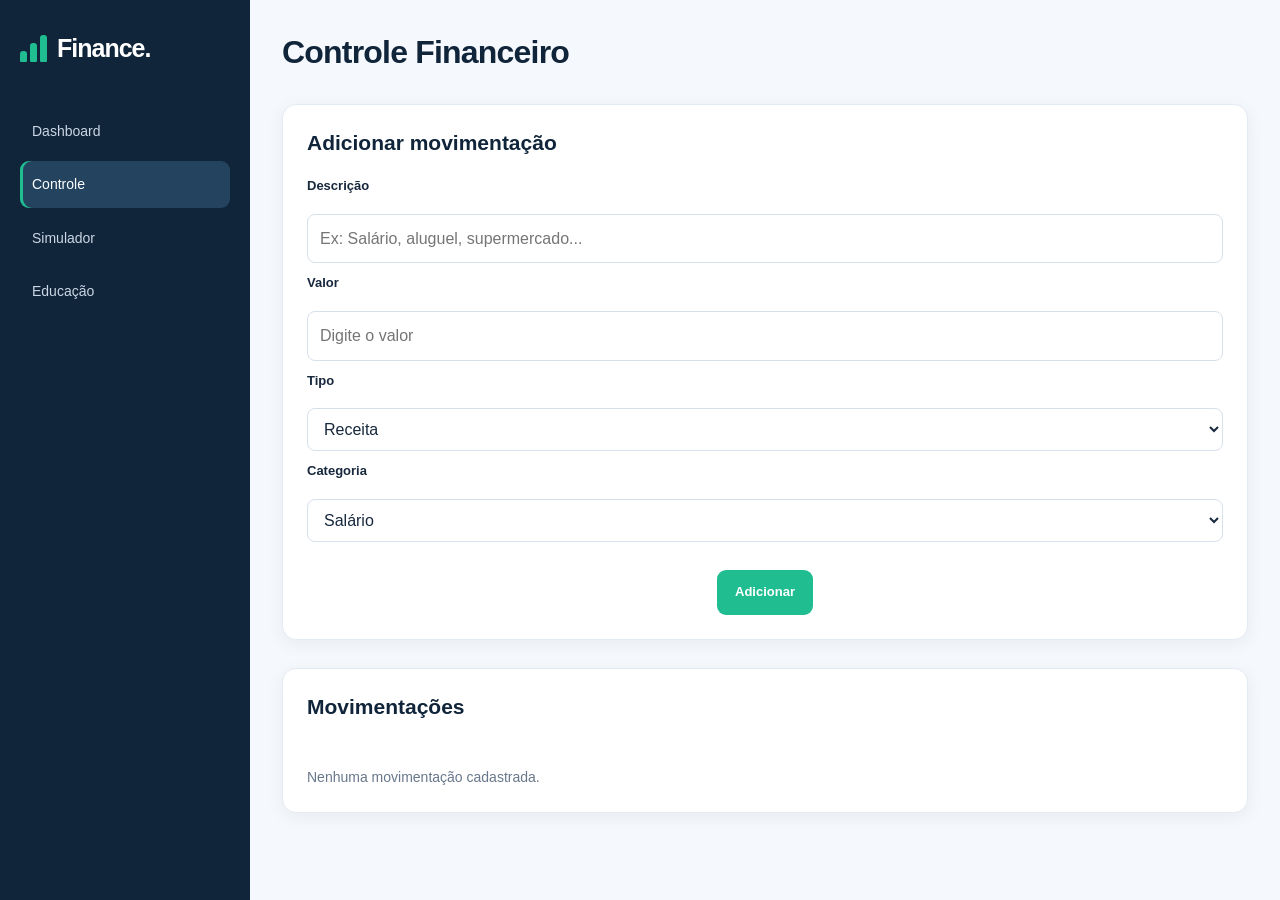
==== commit d9450896: "V1.0" ====
--- a/controle.html
+++ b/controle.html
@@ -17,11 +17,16 @@
 
     <aside class="sidebar">
 
-        <h2 class="logo">Finance</h2>
-
+        <a href="index.html" class="logo" aria-label="Finance - início">
+            <span class="logo-icon" aria-hidden="true">
+                <span></span><span></span><span></span>
+            </span>
+            <span class="logo-name">Finance<span>.</span></span>
+        </a>
+        
         <nav>
             <a href="dashboard.html">Dashboard</a>
-            <a href="controle.html">Controle</a>
+            <a href="controle.html" class="active">Controle</a>
             <a href="simulador.html">Simulador</a>
             <a href="educacao.html">Educação</a>
         </nav>
--- a/style.css
+++ b/style.css
@@ -325,6 +325,10 @@
     grid-template-columns: repeat(4, minmax(0, 1fr));
     gap: 18px;
     margin-bottom: 32px;
+}
+
+.cards.centralizado {
+    justify-content: center;
 }
 
 .card {
@@ -1365,149 +1369,183 @@
 }
 
 
-/* ========================================
-   RELATÓRIO FINANCE — EXPORTAÇÃO
-======================================== */
-
-.report-frame {
+
+/* ========================================
+   FINANCE — RELATÓRIO DE EXPORTAÇÃO
+======================================== */
+
+.export-stage {
+    position: fixed;
+    left: -15000px;
+    top: 0;
+    width: 1256px;
     padding: 28px;
     background: #f3f6fb;
+    z-index: -1;
+}
+
+.export-report {
+    width: 1200px;
+    padding: 28px;
     box-sizing: border-box;
-}
-
-.report-frame #dashboard {
-    width: 100%;
-    padding: 24px;
     background: #ffffff;
     border: 1px solid #e5ebf2;
     border-radius: 16px;
-    box-sizing: border-box;
-}
-
-.report-header {
+    color: #10243a;
+    font-family: Arial, Helvetica, sans-serif;
+}
+
+.export-report .report-header {
     display: flex;
     align-items: center;
     justify-content: space-between;
     gap: 20px;
-    margin-bottom: 24px;
-    padding: 0 0 22px;
+    margin-bottom: 26px;
+    padding-bottom: 22px;
     border-bottom: 2px solid #e5ebf2;
 }
 
-.report-brand {
-    display: flex;
-    align-items: center;
-    gap: 13px;
-}
-
-.report-logo {
+.export-report .report-brand {
+    display: flex;
+    align-items: center;
+    gap: 12px;
+}
+
+.export-report .report-logo {
     display: flex;
     align-items: end;
     gap: 3px;
     height: 30px;
-    padding: 4px;
-}
-
-.report-logo span {
-    display: block;
+}
+
+.export-report .report-logo span {
     width: 8px;
-    border-radius: 3px 3px 1px 1px;
+    border-radius: 3px;
     background: #20bd91;
 }
 
-.report-logo span:nth-child(1) {
+.export-report .report-logo span:nth-child(1) {
     height: 11px;
 }
 
-.report-logo span:nth-child(2) {
+.export-report .report-logo span:nth-child(2) {
     height: 19px;
 }
 
-.report-logo span:nth-child(3) {
+.export-report .report-logo span:nth-child(3) {
     height: 27px;
 }
 
-.report-brand h1 {
+.export-report .report-brand h1 {
+    margin: 0;
     font-size: 25px;
-    line-height: 1.2;
     color: #10243a;
 }
 
-.report-brand h1 span {
+.export-report .report-brand h1 span {
     color: #20bd91;
 }
 
-.report-brand p {
-    margin-top: 4px;
+.export-report .report-brand p {
+    margin: 5px 0 0;
+    font-size: 12px;
     color: #68778b;
-    font-size: 12px;
-}
-
-.report-date {
+}
+
+.export-report .report-date {
     display: flex;
     flex-direction: column;
     align-items: flex-end;
-    gap: 3px;
-}
-
-.report-date span {
+    gap: 4px;
+}
+
+.export-report .report-date span {
+    font-size: 11px;
     color: #68778b;
-    font-size: 11px;
-}
-
-.report-date strong {
-    color: #10243a;
+}
+
+.export-report .report-date strong {
     font-size: 13px;
 }
 
-/* Espaçamento dos indicadores */
-
-.report-frame .cards {
+/* Indicadores */
+
+.export-report .cards {
+    display: grid;
+    grid-template-columns: repeat(2, minmax(0, 1fr));
     gap: 18px;
-    margin-bottom: 26px;
-}
-
-.report-frame .card {
+    margin-bottom: 24px;
+}
+
+.export-report .card {
+    min-width: 0;
     padding: 22px;
-    box-shadow: none;
-    border: 1px solid #e5ebf2;
-    border-radius: 12px;
-}
-
-/* Gráficos com respiro */
-
-.report-frame .charts {
-    gap: 22px;
-    margin-bottom: 26px;
-}
-
-.report-frame .chart-box {
-    padding: 22px;
+    background: #ffffff;
     border: 1px solid #e5ebf2;
     border-radius: 12px;
     box-shadow: none;
-    break-inside: avoid;
-}
-
-.report-frame .chart-placeholder {
+}
+
+/* Gráficos */
+
+.export-report .charts {
+    display: grid;
+    grid-template-columns: repeat(2, minmax(0, 1fr));
+    gap: 20px;
+    margin-bottom: 24px;
+    align-items: stretch;
+}
+
+.export-report .chart-box {
+    min-width: 0;
+    padding: 20px;
+    background: #ffffff;
+    border: 1px solid #e5ebf2;
+    border-radius: 12px;
+    box-shadow: none;
+}
+
+.export-report .chart-placeholder {
+    position: relative;
+    height: 320px;
+    margin-top: 16px;
     background: #f8fafc;
     border-radius: 10px;
-    margin-top: 18px;
-}
-
-.report-frame .chart-wide .chart-placeholder {
-    height: 340px;
-}
-
-/* Preserva a proporção do gráfico de rosca na exportação */
-
-.report-frame #graficoGastos {
+}
+
+.export-report .chart-placeholder canvas {
+    display: block;
     width: 100% !important;
     height: 100% !important;
 }
 
-.report-frame .chart-box:first-child .chart-placeholder {
-    display: flex;
-    align-items: center;
-    justify-content: center;
-}+/* Evolução do saldo em largura total */
+
+.export-report .chart-wide {
+    grid-column: 1 / -1;
+    width: 100%;
+}
+
+.export-report .chart-wide .chart-placeholder {
+    height: 340px;
+}
+
+/* Gráfico de distribuição de gastos */
+#dashboard #graficoGastos {
+    max-width: 100%;
+}
+
+#dashboard .chart-box:first-child .chart-placeholder {
+    min-height: 320px;
+    height: 320px;
+}
+
+/* Área usada na exportação */
+.export-report .chart-box:first-child .chart-placeholder {
+    height: 320px;
+    min-height: 320px;
+}
+
+.export-report #graficoGastos {
+    max-width: 100%;
+}
